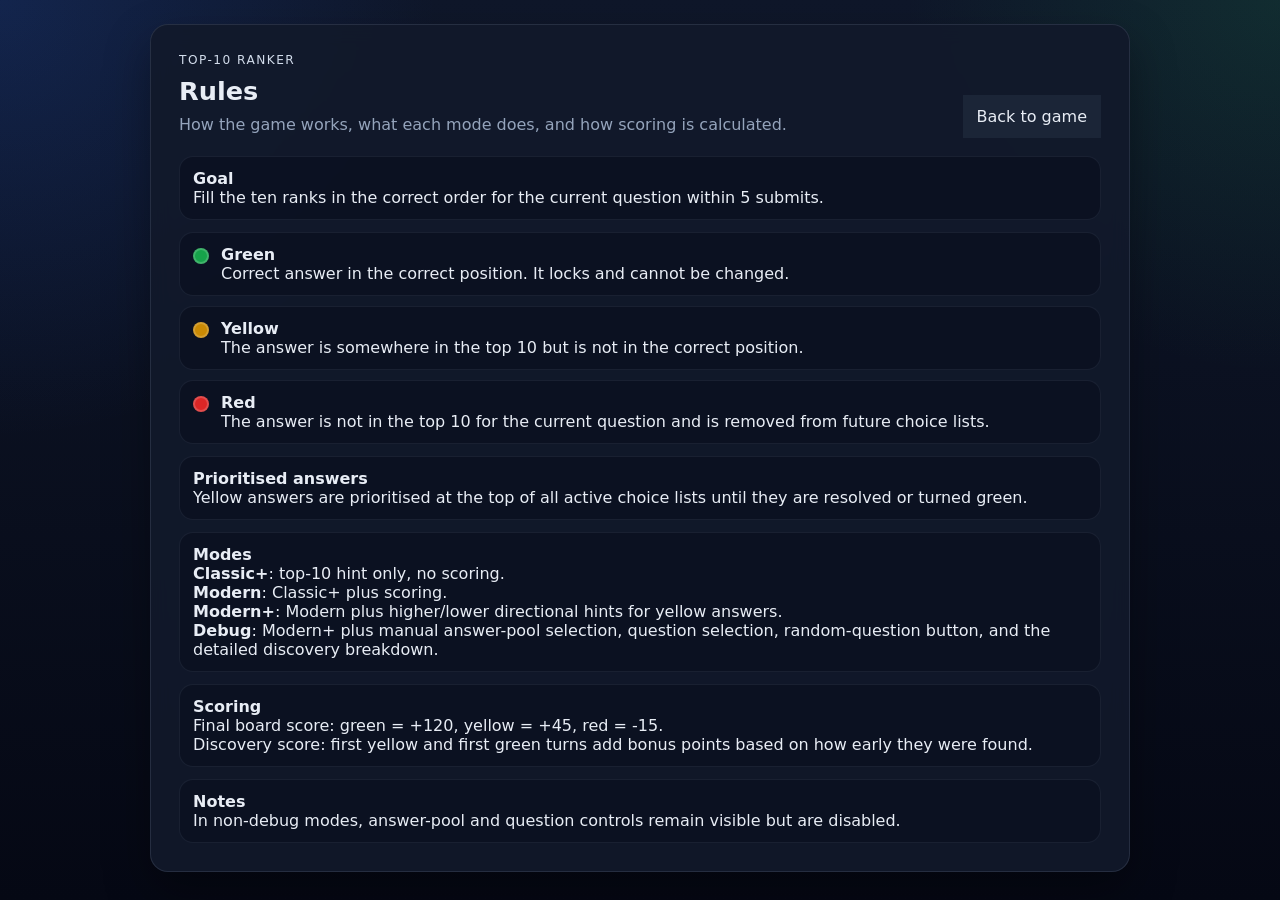
==== rules.html @ 077905cb "y" ====
<!DOCTYPE html>
<html lang="en">
<head>
    <meta charset="UTF-8" />
    <meta name="viewport" content="width=device-width, initial-scale=1.0" />
    <title>Top 10 Ranker Rules</title>
    <link rel="stylesheet" href="./styles/main.css" />
</head>
<body>
    <div class="rules-page">
        <section class="panel main">
            <p class="eyebrow">Top-10 ranker</p>
            <div class="topbar" style="grid-template-columns: 1fr auto;">
                <div>
                    <h1>Rules</h1>
                    <p class="subtitle">How the game works, what each mode does, and how scoring is calculated.</p>
                </div>
                <a href="./index.html" class="button-ghost button-link">Back to game</a>
            </div>

            <div class="rules-stack">
                <div class="meta-item">
                    <div>
                        <strong>Goal</strong><br />
                        Fill the ten ranks in the correct order for the current question within 5 submits.
                    </div>
                </div>

                <div class="legend">
                    <div class="legend-item">
                        <span class="swatch green"></span>
                        <div><strong>Green</strong><br />Correct answer in the correct position. It locks and cannot be changed.</div>
                    </div>
                    <div class="legend-item">
                        <span class="swatch yellow"></span>
                        <div><strong>Yellow</strong><br />The answer is somewhere in the top 10 but is not in the correct position.</div>
                    </div>
                    <div class="legend-item">
                        <span class="swatch red"></span>
                        <div><strong>Red</strong><br />The answer is not in the top 10 for the current question and is removed from future choice lists.</div>
                    </div>
                </div>

                <div class="meta-item">
                    <div>
                        <strong>Prioritised answers</strong><br />
                        Yellow answers are prioritised at the top of all active choice lists until they are resolved or turned green.
                    </div>
                </div>

                <div class="meta-item">
                    <div>
                        <strong>Modes</strong><br />
                        <strong>Classic+</strong>: top-10 hint only, no scoring.<br />
                        <strong>Modern</strong>: Classic+ plus scoring.<br />
                        <strong>Modern+</strong>: Modern plus higher/lower directional hints for yellow answers.<br />
                        <strong>Debug</strong>: Modern+ plus manual answer-pool selection, question selection, random-question button, and the detailed discovery breakdown.
                    </div>
                </div>

                <div class="meta-item">
                    <div>
                        <strong>Scoring</strong><br />
                        Final board score: green = +120, yellow = +45, red = -15.<br />
                        Discovery score: first yellow and first green turns add bonus points based on how early they were found.
                    </div>
                </div>

                <div class="meta-item">
                    <div>
                        <strong>Notes</strong><br />
                        In non-debug modes, answer-pool and question controls remain visible but are disabled.
                    </div>
                </div>
            </div>
        </section>
    </div>
</body>
</html>
---- styles/main.css ----
:root {
    --bg: #0b1020;
    --panel: #121a2b;
    --panel-2: #192235;
    --text: #e8edf5;
    --muted: #95a4bc;
    --line: #334155;
    --green: #16a34a;
    --yellow: #ca8a04;
    --grey: #64748b;
    --wrong-red: #dc2626;
    --red: #dc2626;
    --blue: #2563eb;
    --radius: 18px;
    --shadow: 0 20px 45px rgba(0, 0, 0, 0.35);
}

* {
    box-sizing: border-box;
}

body {
    margin: 0;
    min-height: 100vh;
    font-family: Inter, system-ui, -apple-system, BlinkMacSystemFont, "Segoe UI", sans-serif;
    background: radial-gradient(circle at top left, rgba(37, 99, 235, 0.18), transparent 28%), radial-gradient(circle at top right, rgba(34, 197, 94, 0.12), transparent 24%), linear-gradient(180deg, #0f172a 0%, #050814 100%);
    color: var(--text);
    padding: 24px;
}

.app {
    width: min(980px, 100%);
    margin: 0 auto;
    display: grid;
    grid-template-columns: 1fr;
    gap: 24px;
    align-items: start;
}

.panel {
    background: rgba(18, 26, 43, 0.92);
    border: 1px solid rgba(148, 163, 184, 0.16);
    border-radius: var(--radius);
    box-shadow: var(--shadow);
    overflow: hidden;
    backdrop-filter: blur(10px);
}

.main {
    padding: 28px;
}

.eyebrow {
    color: #d2dceb;
    text-transform: uppercase;
    letter-spacing: 0.12em;
    font-size: 0.76rem;
    margin: 0 0 10px 0;
}

.topbar {
    display: grid;
    grid-template-columns: 1fr 1fr 1fr auto auto;
    gap: 12px;
    margin-bottom: 18px;
    align-items: end;
}

.control-group {
    display: grid;
    gap: 8px;
}

label {
    color: var(--muted);
    font-size: 0.82rem;
    font-weight: 600;
}

select, button, input {
    font: inherit;
}

select, input {
    width: 100%;
    background: rgba(11, 16, 32, 0.92);
    color: var(--text);
    border: 1px solid rgba(148, 163, 184, 0.18);
    border-radius: 14px;
    padding: 12px 14px;
    outline: none;
}

    select:disabled,
    input:disabled {
        opacity: 0.58;
        cursor: not-allowed;
    }

button {
    border: 0;
    border-radius: 14px;
    padding: 14px 18px;
    font-weight: 700;
    cursor: pointer;
    transition: transform 0.18s ease, opacity 0.18s ease, background 0.18s ease;
}

    button:hover:not(:disabled) {
        transform: translateY(-1px);
    }

    button:disabled {
        opacity: 0.58;
        cursor: default;
    }

.button-primary {
    background: linear-gradient(135deg, #2563eb, #1d4ed8);
    color: white;
}

.button-secondary {
    background: rgba(51, 65, 85, 0.9);
    color: var(--text);
}

.button-ghost {
    background: rgba(30, 41, 59, 0.8);
    color: var(--text);
    padding: 12px 14px;
    align-self: end;
}

.button-link {
    text-decoration: none;
    display: inline-flex;
    align-items: center;
    justify-content: center;
}

h1, h2, h3, p {
    margin: 0;
}

h1 {
    font-size: clamp(1.55rem, 2vw, 2.2rem);
    line-height: 1.1;
    margin-bottom: 8px;
}

.subtitle {
    color: var(--muted);
    line-height: 1.55;
    max-width: 70ch;
}

.microcopy {
    color: var(--muted);
    font-size: 0.88rem;
    margin-top: 6px;
}

.stats-grid {
    display: grid;
    grid-template-columns: repeat(3, minmax(0, 1fr));
    gap: 12px;
    margin: 22px 0 18px;
}

.stat {
    background: rgba(11, 16, 32, 0.88);
    border: 1px solid rgba(148, 163, 184, 0.12);
    border-radius: 16px;
    padding: 14px;
}

.stat-label {
    display: block;
    color: var(--muted);
    font-size: 0.8rem;
    margin-bottom: 6px;
}

.stat-value {
    font-size: 1.18rem;
    font-weight: 800;
}

.score-grid {
    display: grid;
    grid-template-columns: repeat(3, minmax(0, 1fr));
    gap: 12px;
    margin-bottom: 18px;
}

.score-card {
    background: rgba(11, 16, 32, 0.88);
    border: 1px solid rgba(148, 163, 184, 0.12);
    border-radius: 16px;
    padding: 14px;
}

    .score-card strong {
        display: block;
        color: var(--muted);
        font-size: 0.8rem;
        margin-bottom: 6px;
    }

    .score-card span {
        font-size: 1.25rem;
        font-weight: 800;
    }

.scoring-detail {
    color: var(--muted);
    line-height: 1.6;
    font-size: 0.92rem;
    background: rgba(11, 16, 32, 0.55);
    border: 1px solid rgba(148, 163, 184, 0.08);
    border-radius: 14px;
    padding: 12px 14px;
    margin-bottom: 18px;
}

.list {
    display: grid;
    gap: 12px;
}

.row {
    display: grid;
    grid-template-columns: 68px 1fr;
    gap: 14px;
}

.rank, .slot {
    border-radius: 16px;
    border: 2px solid var(--line);
    background: rgba(11, 16, 32, 0.78);
    min-height: 72px;
    transition: transform 0.18s ease, border-color 0.18s ease, background 0.18s ease;
}

.rank {
    display: flex;
    align-items: center;
    justify-content: center;
    font-size: 1.15rem;
    font-weight: 800;
}

.slot {
    padding: 16px 18px;
    display: flex;
    justify-content: space-between;
    align-items: center;
    gap: 16px;
    cursor: pointer;
}

    .slot:hover:not(.locked):not(.disabled) {
        transform: translateY(-1px);
        border-color: #64748b;
    }

    .slot.locked, .slot.disabled {
        cursor: default;
    }

.slot-text {
    font-size: 1.04rem;
    line-height: 1.3;
    font-weight: 600;
    color: #ffffff;
}

.placeholder {
    color: var(--muted);
    font-weight: 500;
}

.state-green .slot-text {
    font-weight: 800;
}

.state-yellow .slot-text,
.state-red .slot-text {
    color: #ffffff;
}

.status-tag {
    font-size: 0.75rem;
    text-transform: uppercase;
    letter-spacing: 0.08em;
    color: #f8fafc;
    opacity: 0;
    white-space: nowrap;
}

.has-status .status-tag {
    opacity: 1;
}

.state-empty .rank,
.state-empty .slot {
    border-color: var(--line);
}

.state-red .rank,
.state-red .slot {
    border-color: #ef4444;
    background: rgba(220, 38, 38, 0.22);
}

.state-yellow .rank,
.state-yellow .slot {
    border-color: #facc15;
    background: rgba(202, 138, 4, 0.18);
}

.state-green .rank,
.state-green .slot {
    border-color: #22c55e;
    background: rgba(22, 163, 74, 0.18);
}

.controls {
    display: flex;
    gap: 12px;
    margin-top: 22px;
}

    .controls .button-primary {
        flex: 1;
    }

.message {
    margin-top: 18px;
    min-height: 24px;
    font-weight: 600;
}

    .message.error {
        color: #fca5a5;
    }

    .message.success {
        color: #86efac;
    }

    .message.warn {
        color: #fde68a;
    }

.solution,
.meta-list,
.legend {
    display: grid;
    gap: 10px;
}

.solution-wrap {
    margin-top: 22px;
    display: none;
}

    .solution-wrap.show {
        display: block;
    }

.solution-item,
.legend-item,
.meta-item {
    display: flex;
    gap: 12px;
    align-items: start;
    padding: 12px 13px;
    background: rgba(11, 16, 32, 0.72);
    border: 1px solid rgba(148, 163, 184, 0.10);
    border-radius: 14px;
}

    .solution-item span:first-child {
        color: var(--muted);
        min-width: 26px;
        display: inline-block;
        font-weight: 700;
    }

.swatch {
    width: 16px;
    height: 16px;
    border-radius: 50%;
    flex: 0 0 16px;
    margin-top: 3px;
    border: 2px solid rgba(255,255,255,0.18);
}

    .swatch.green {
        background: #16a34a;
    }

    .swatch.yellow {
        background: #ca8a04;
    }

    .swatch.red {
        background: #dc2626;
    }

.picker-overlay {
    position: fixed;
    inset: 0;
    background: rgba(2, 6, 23, 0.72);
    display: none;
    align-items: center;
    justify-content: center;
    padding: 20px;
    z-index: 50;
}

    .picker-overlay.show {
        display: flex;
    }

.picker {
    width: min(720px, 100%);
    max-height: min(82vh, 900px);
    background: #0f172a;
    border: 1px solid rgba(148, 163, 184, 0.2);
    border-radius: 22px;
    box-shadow: var(--shadow);
    overflow: hidden;
    display: grid;
    grid-template-rows: auto auto 1fr auto;
}

.picker-header {
    padding: 18px 20px 10px;
    border-bottom: 1px solid rgba(148, 163, 184, 0.12);
}

.picker-title {
    font-size: 1.05rem;
    font-weight: 700;
}

.picker-subtitle {
    color: var(--muted);
    margin-top: 6px;
    font-size: 0.92rem;
}

.picker-search {
    padding: 14px 20px;
    border-bottom: 1px solid rgba(148, 163, 184, 0.12);
}

.picker-options {
    overflow: auto;
    padding: 8px;
    display: grid;
    gap: 6px;
}

.option {
    width: 100%;
    background: transparent;
    color: var(--text);
    border: 1px solid transparent;
    border-radius: 12px;
    padding: 12px 14px;
    display: flex;
    justify-content: space-between;
    gap: 16px;
    align-items: center;
    text-align: left;
}

    .option:hover {
        background: rgba(30, 41, 59, 0.9);
        border-color: rgba(148, 163, 184, 0.16);
    }

.option-badge {
    font-size: 0.73rem;
    color: #fef08a;
    text-transform: uppercase;
    letter-spacing: 0.08em;
}

.picker-footer {
    padding: 14px 20px 18px;
    border-top: 1px solid rgba(148, 163, 184, 0.12);
    display: flex;
    justify-content: space-between;
    gap: 12px;
    align-items: center;
    color: var(--muted);
    font-size: 0.92rem;
}

.empty-search {
    padding: 18px 14px;
    color: var(--muted);
}

.rules-page {
    width: min(980px, 100%);
    margin: 0 auto;
    display: grid;
    gap: 24px;
}

.rules-stack {
    display: grid;
    gap: 12px;
}

@media (max-width: 900px) {
    .topbar {
        grid-template-columns: 1fr 1fr;
    }
}

@media (max-width: 720px) {
    body {
        padding: 14px;
    }

    .main {
        padding: 18px;
    }

    .topbar,
    .stats-grid,
    .score-grid {
        grid-template-columns: 1fr;
    }

    .row {
        grid-template-columns: 58px 1fr;
        gap: 10px;
    }

    .rank, .slot {
        min-height: 64px;
    }

    .slot {
        padding: 14px;
    }

    .controls {
        flex-direction: column;
    }
}
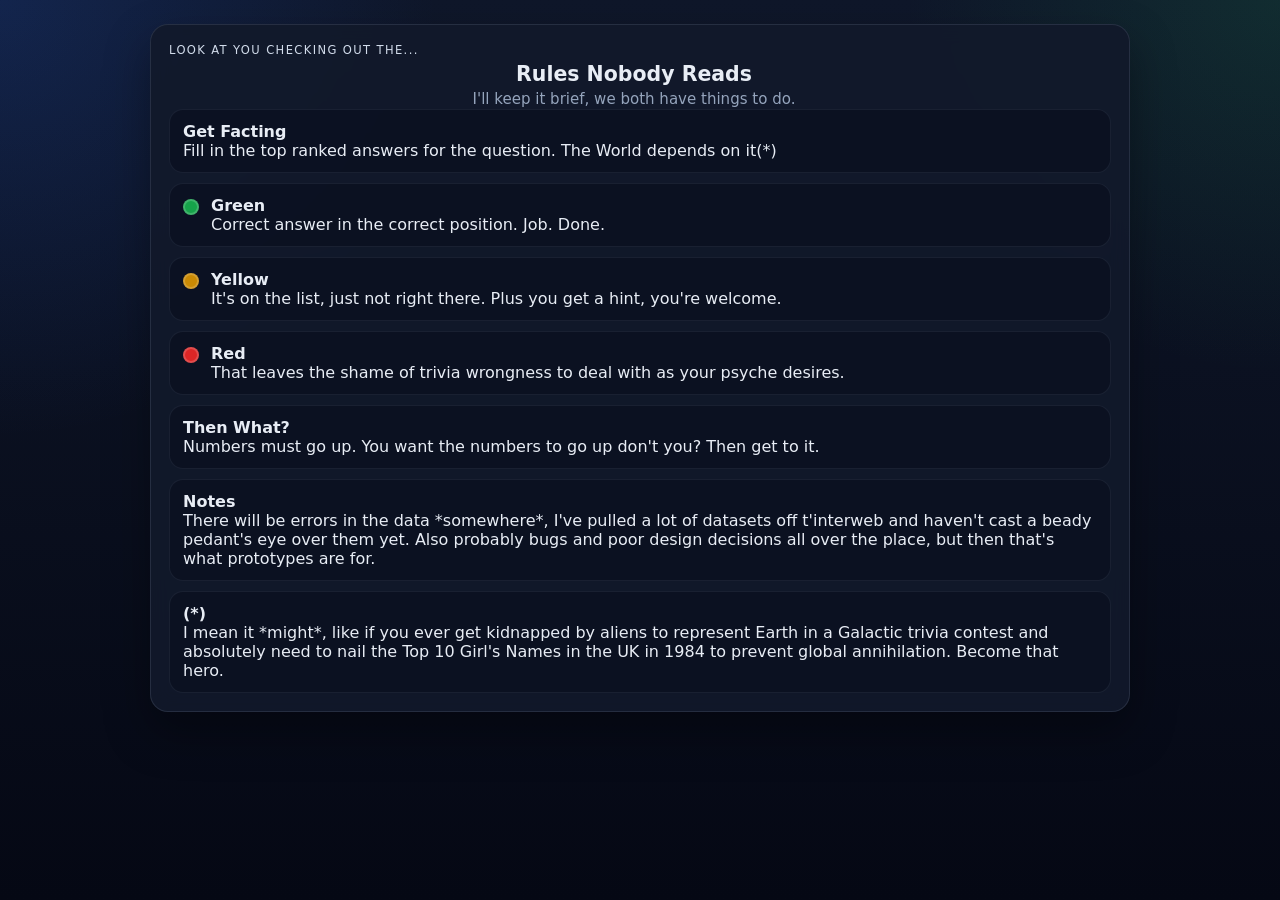
==== commit 9fc017d9: "added score and scoreword to next button" ====
--- a/rules.html
+++ b/rules.html
@@ -3,73 +3,60 @@
 <head>
     <meta charset="UTF-8" />
     <meta name="viewport" content="width=device-width, initial-scale=1.0" />
-    <title>Top 10 Ranker Rules</title>
+    <title>Game Rules</title>
     <link rel="stylesheet" href="./styles/main.css" />
 </head>
 <body>
     <div class="rules-page">
         <section class="panel main">
-            <p class="eyebrow">Top-10 ranker</p>
+            <p class="eyebrow">Look at you checking out the...</p>
             <div class="topbar" style="grid-template-columns: 1fr auto;">
                 <div>
-                    <h1>Rules</h1>
-                    <p class="subtitle">How the game works, what each mode does, and how scoring is calculated.</p>
+                    <h1>Rules Nobody Reads</h1>
+                    <p class="subtitle">I'll keep it brief, we both have things to do.</p>
                 </div>
-                <a href="./index.html" class="button-ghost button-link">Back to game</a>
             </div>
 
             <div class="rules-stack">
                 <div class="meta-item">
                     <div>
-                        <strong>Goal</strong><br />
-                        Fill the ten ranks in the correct order for the current question within 5 submits.
+                        <strong>Get Facting</strong><br />
+                        Fill in the top ranked answers for the question. The World depends on it(*)
                     </div>
                 </div>
 
                 <div class="legend">
                     <div class="legend-item">
                         <span class="swatch green"></span>
-                        <div><strong>Green</strong><br />Correct answer in the correct position. It locks and cannot be changed.</div>
+                        <div><strong>Green</strong><br />Correct answer in the correct position. Job. Done.</div>
                     </div>
                     <div class="legend-item">
                         <span class="swatch yellow"></span>
-                        <div><strong>Yellow</strong><br />The answer is somewhere in the top 10 but is not in the correct position.</div>
+                        <div><strong>Yellow</strong><br />It's on the list, just not right there. Plus you get a hint, you're welcome.</div>
                     </div>
                     <div class="legend-item">
                         <span class="swatch red"></span>
-                        <div><strong>Red</strong><br />The answer is not in the top 10 for the current question and is removed from future choice lists.</div>
+                        <div><strong>Red</strong><br />That leaves the shame of trivia wrongness to deal with as your psyche desires.</div>
                     </div>
                 </div>
 
                 <div class="meta-item">
                     <div>
-                        <strong>Prioritised answers</strong><br />
-                        Yellow answers are prioritised at the top of all active choice lists until they are resolved or turned green.
-                    </div>
-                </div>
-
-                <div class="meta-item">
-                    <div>
-                        <strong>Modes</strong><br />
-                        <strong>Classic+</strong>: top-10 hint only, no scoring.<br />
-                        <strong>Modern</strong>: Classic+ plus scoring.<br />
-                        <strong>Modern+</strong>: Modern plus higher/lower directional hints for yellow answers.<br />
-                        <strong>Debug</strong>: Modern+ plus manual answer-pool selection, question selection, random-question button, and the detailed discovery breakdown.
-                    </div>
-                </div>
-
-                <div class="meta-item">
-                    <div>
-                        <strong>Scoring</strong><br />
-                        Final board score: green = +120, yellow = +45, red = -15.<br />
-                        Discovery score: first yellow and first green turns add bonus points based on how early they were found.
+                        <strong>Then What?</strong><br />
+                        Numbers must go up. You want the numbers to go up don't you? Then get to it.
                     </div>
                 </div>
 
                 <div class="meta-item">
                     <div>
                         <strong>Notes</strong><br />
-                        In non-debug modes, answer-pool and question controls remain visible but are disabled.
+                        There will be errors in the data *somewhere*, I've pulled a lot of datasets off t'interweb and haven't cast a beady pedant's eye over them yet. Also probably bugs and poor design decisions all over the place, but then that's what prototypes are for.
+                    </div>
+                </div>
+                <div class="meta-item">
+                    <div>
+                        <strong>(*)</strong><br />
+                        I mean it *might*, like if you ever get kidnapped by aliens to represent Earth in a Galactic trivia contest and absolutely need to nail the Top 10 Girl's Names in the UK in 1984 to prevent global annihilation. Become that hero.
                     </div>
                 </div>
             </div>
--- a/styles/main.css
+++ b/styles/main.css
@@ -1,3 +1,10 @@
+/*@import url("./variables.css");
+@import url("./base.css");
+@import url("./layout.css");
+@import url("./game.css");
+@import url("./picker.css");*/
+
+
 :root {
     --bg: #0b1020;
     --panel: #121a2b;
@@ -7,9 +14,9 @@
     --line: #334155;
     --green: #16a34a;
     --yellow: #ca8a04;
-    --grey: #64748b;
     --wrong-red: #dc2626;
     --red: #dc2626;
+    --grey: #64748b;
     --blue: #2563eb;
     --radius: 18px;
     --shadow: 0 20px 45px rgba(0, 0, 0, 0.35);
@@ -22,73 +29,128 @@
 body {
     margin: 0;
     min-height: 100vh;
+    padding: 24px;
     font-family: Inter, system-ui, -apple-system, BlinkMacSystemFont, "Segoe UI", sans-serif;
+    color: var(--text);
     background: radial-gradient(circle at top left, rgba(37, 99, 235, 0.18), transparent 28%), radial-gradient(circle at top right, rgba(34, 197, 94, 0.12), transparent 24%), linear-gradient(180deg, #0f172a 0%, #050814 100%);
-    color: var(--text);
-    padding: 24px;
-}
-
-.app {
+}
+
+/* Layout */
+
+.app,
+.rules-page {
     width: min(980px, 100%);
     margin: 0 auto;
     display: grid;
+    gap: 24px;
+}
+
+.app {
     grid-template-columns: 1fr;
-    gap: 24px;
     align-items: start;
 }
 
+.topbar {
+    display: grid;
+    gap: 12px;
+    align-items: end;
+}
+
+/* Panels */
+
 .panel {
-    background: rgba(18, 26, 43, 0.92);
+    overflow: hidden;
     border: 1px solid rgba(148, 163, 184, 0.16);
     border-radius: var(--radius);
+    background: rgba(18, 26, 43, 0.92);
     box-shadow: var(--shadow);
-    overflow: hidden;
     backdrop-filter: blur(10px);
 }
 
 .main {
-    padding: 28px;
+    padding: 18px;
+}
+
+/* Typography */
+
+h1,
+h2,
+h3,
+p {
+    margin: 0;
+}
+
+h1 {
+    margin-bottom: 4px;
+    font-size: clamp(1.2rem, 1.6vw, 1.7rem);
+    line-height: 1.08;
+    text-align: center;
+}
+
+h2 {
+    font-size: 1.05rem;
+    line-height: 1.2;
+}
+
+.subtitle {
+    max-width: 70ch;
+    margin: 0 auto;
+    font-size: 0.94rem;
+    line-height: 1.35;
+    text-align: center;
+    color: var(--muted);
 }
 
 .eyebrow {
+    margin: 0 0 6px 0;
+    font-size: 0.72rem;
+    letter-spacing: 0.12em;
+    text-transform: uppercase;
     color: #d2dceb;
+}
+
+.header-block {
+    margin-bottom: 12px;
+}
+
+.section-label {
+    margin-bottom: 8px;
+    font-size: 0.7rem;
+    font-weight: 700;
+    letter-spacing: 0.1em;
     text-transform: uppercase;
-    letter-spacing: 0.12em;
-    font-size: 0.76rem;
-    margin: 0 0 10px 0;
-}
-
-.topbar {
-    display: grid;
-    grid-template-columns: 1fr 1fr 1fr auto auto;
-    gap: 12px;
-    margin-bottom: 18px;
-    align-items: end;
-}
-
-.control-group {
-    display: grid;
-    gap: 8px;
+    color: var(--muted);
 }
 
 label {
-    color: var(--muted);
     font-size: 0.82rem;
     font-weight: 600;
-}
-
-select, button, input {
+    color: var(--muted);
+}
+
+.microcopy {
+    margin-top: 6px;
+    font-size: 0.88rem;
+    color: var(--muted);
+}
+
+/* Form controls */
+
+select,
+button,
+input {
     font: inherit;
 }
 
-select, input {
+select,
+input {
     width: 100%;
+    padding: 12px 14px;
+    border: 1px solid rgba(148, 163, 184, 0.18);
+    border-radius: 14px;
+    outline: none;
     background: rgba(11, 16, 32, 0.92);
     color: var(--text);
-    border: 1px solid rgba(148, 163, 184, 0.18);
-    border-radius: 14px;
-    padding: 12px 14px;
-    outline: none;
 }
 
     select:disabled,
@@ -98,9 +160,9 @@
     }
 
 button {
+    padding: 14px 18px;
     border: 0;
     border-radius: 14px;
-    padding: 14px 18px;
     font-weight: 700;
     cursor: pointer;
     transition: transform 0.18s ease, opacity 0.18s ease, background 0.18s ease;
@@ -126,137 +188,156 @@
 }
 
 .button-ghost {
+    display: inline-flex;
+    align-items: center;
+    justify-content: center;
+    padding: 12px 14px;
     background: rgba(30, 41, 59, 0.8);
     color: var(--text);
-    padding: 12px 14px;
-    align-self: end;
+    text-decoration: none;
 }
 
 .button-link {
     text-decoration: none;
-    display: inline-flex;
+}
+#submitBtn {
+    display: flex;
+    flex-direction: column;
     align-items: center;
     justify-content: center;
-}
-
-h1, h2, h3, p {
+    gap: 4px;
+    line-height: 1;
+}
+
+.submit-label {
+    display: block;
+    font-size: 0.95rem;
+    font-weight: 700;
+}
+.submit-hearts {
+    gap: 3px;
+    font-size: 0.82rem;
+}
+.submit-hearts {
+    display: flex;
+    align-items: center;
+    justify-content: center;
+    gap: 4px;
+    font-size: 0.9rem;
+    line-height: 1;
+}
+
+.submit-heart {
+    display: inline-block;
+}
+
+    .submit-heart.full {
+        opacity: 1;
+    }
+
+    .submit-heart.empty {
+        opacity: 0.7;
+    }
+/* Game title / level bar */
+
+.game-title-wrap {
+    position: relative;
+    display: flex;
+    align-items: center;
+    justify-content: flex-start;
+    min-height: 28px;
+    margin-bottom: 6px;
+    padding: 3px;
+    overflow: hidden;
+    border: 1px solid rgba(255, 255, 255, 0.12);
+    border-radius: 8px;
+    background: rgba(20, 24, 31, 0.95);
+}
+
+.game-title-fill {
+    position: absolute;
+    inset: 0 auto 0 0;
+    width: 0%;
+    background: rgba(255, 0, 0, 0.95);
+    pointer-events: none;
+    transition: width 0.25s ease, background-color 0.25s ease;
+}
+
+.game-title-button {
+    position: relative;
+    z-index: 1;
+    display: flex;
+    align-items: center;
+    justify-content: flex-start;
+    width: 100%;
+    min-height: 22px;
     margin: 0;
-}
-
-h1 {
-    font-size: clamp(1.55rem, 2vw, 2.2rem);
-    line-height: 1.1;
-    margin-bottom: 8px;
-}
-
-.subtitle {
-    color: var(--muted);
-    line-height: 1.55;
-    max-width: 70ch;
-}
-
-.microcopy {
-    color: var(--muted);
-    font-size: 0.88rem;
-    margin-top: 6px;
-}
-
-.stats-grid {
-    display: grid;
-    grid-template-columns: repeat(3, minmax(0, 1fr));
+    padding: 0;
+    border: 0;
+    border-radius: 6px;
+    appearance: none;
+    background: rgba(20, 24, 31, 0.75);
+    color: inherit;
+    cursor: default;
+}
+
+    .game-title-button:focus {
+        outline: none;
+    }
+
+    .game-title-button:hover,
+    .game-title-button:active {
+        background: rgba(20, 24, 31, 0.95);
+    }
+
+.game-title {
+    display: block;
+    width: 100%;
+    padding: 6px 12px;
+    font-size: 0.78rem;
+    line-height: 1;
+    letter-spacing: 0.04em;
+    text-align: left;
+    text-transform: uppercase;
+    opacity: 0.9;
+}
+
+/* Question list */
+
+.list {
+    display: grid;
+    gap: 8px;
+}
+
+.row {
+    display: grid;
+    grid-template-columns: 52px 1fr;
+    gap: 10px;
+}
+
+.rank,
+.slot {
+    min-height: 48px;
+    border: 2px solid var(--line);
+    border-radius: 12px;
+    background: rgba(11, 16, 32, 0.78);
+    transition: transform 0.18s ease, border-color 0.18s ease, background 0.18s ease;
+}
+
+.rank {
+    display: flex;
+    align-items: center;
+    justify-content: center;
+    font-size: 0.98rem;
+    font-weight: 800;
+}
+
+.slot {
+    display: flex;
+    align-items: center;
+    justify-content: space-between;
     gap: 12px;
-    margin: 22px 0 18px;
-}
-
-.stat {
-    background: rgba(11, 16, 32, 0.88);
-    border: 1px solid rgba(148, 163, 184, 0.12);
-    border-radius: 16px;
-    padding: 14px;
-}
-
-.stat-label {
-    display: block;
-    color: var(--muted);
-    font-size: 0.8rem;
-    margin-bottom: 6px;
-}
-
-.stat-value {
-    font-size: 1.18rem;
-    font-weight: 800;
-}
-
-.score-grid {
-    display: grid;
-    grid-template-columns: repeat(3, minmax(0, 1fr));
-    gap: 12px;
-    margin-bottom: 18px;
-}
-
-.score-card {
-    background: rgba(11, 16, 32, 0.88);
-    border: 1px solid rgba(148, 163, 184, 0.12);
-    border-radius: 16px;
-    padding: 14px;
-}
-
-    .score-card strong {
-        display: block;
-        color: var(--muted);
-        font-size: 0.8rem;
-        margin-bottom: 6px;
-    }
-
-    .score-card span {
-        font-size: 1.25rem;
-        font-weight: 800;
-    }
-
-.scoring-detail {
-    color: var(--muted);
-    line-height: 1.6;
-    font-size: 0.92rem;
-    background: rgba(11, 16, 32, 0.55);
-    border: 1px solid rgba(148, 163, 184, 0.08);
-    border-radius: 14px;
-    padding: 12px 14px;
-    margin-bottom: 18px;
-}
-
-.list {
-    display: grid;
-    gap: 12px;
-}
-
-.row {
-    display: grid;
-    grid-template-columns: 68px 1fr;
-    gap: 14px;
-}
-
-.rank, .slot {
-    border-radius: 16px;
-    border: 2px solid var(--line);
-    background: rgba(11, 16, 32, 0.78);
-    min-height: 72px;
-    transition: transform 0.18s ease, border-color 0.18s ease, background 0.18s ease;
-}
-
-.rank {
-    display: flex;
-    align-items: center;
-    justify-content: center;
-    font-size: 1.15rem;
-    font-weight: 800;
-}
-
-.slot {
-    padding: 16px 18px;
-    display: flex;
-    justify-content: space-between;
-    align-items: center;
-    gap: 16px;
+    padding: 8px 12px;
     cursor: pointer;
 }
 
@@ -265,20 +346,21 @@
         border-color: #64748b;
     }
 
-    .slot.locked, .slot.disabled {
+    .slot.locked,
+    .slot.disabled {
         cursor: default;
     }
 
 .slot-text {
-    font-size: 1.04rem;
-    line-height: 1.3;
+    font-size: 0.96rem;
     font-weight: 600;
+    line-height: 1.2;
     color: #ffffff;
 }
 
 .placeholder {
+    font-weight: 500;
     color: var(--muted);
-    font-weight: 500;
 }
 
 .state-green .slot-text {
@@ -291,12 +373,13 @@
 }
 
 .status-tag {
-    font-size: 0.75rem;
+    font-size: 0.66rem;
+    letter-spacing: 0.06em;
+    text-align: right;
     text-transform: uppercase;
-    letter-spacing: 0.08em;
+    white-space: nowrap;
     color: #f8fafc;
     opacity: 0;
-    white-space: nowrap;
 }
 
 .has-status .status-tag {
@@ -326,19 +409,303 @@
     background: rgba(22, 163, 74, 0.18);
 }
 
+/* Health / controls bar */
+.health-track {
+    z-index: 0;
+}
+
+.health-bar {
+    z-index: 1;
+}
+
+.health-preview-bar {
+    z-index: 2;
+}
+
 .controls {
-    display: flex;
+    z-index: 3;
+}
+.controls-shell {
+    position: relative;
+    margin-top: 8px;
+    margin-bottom: 6px;
+    padding: 3px;
+    border: 1px solid rgba(148, 163, 184, 0.10);
+    border-radius: 16px;
+    overflow: hidden;
+    background: linear-gradient( 180deg, rgba(13, 19, 34, 0.86) 0%, rgba(8, 13, 25, 0.86) 100% );
+}
+
+.health-track {
+    position: absolute;
+    inset: 0;
+    background: rgba(11, 16, 32, 0.72);
+}
+
+.health-bar {
+    position: absolute;
+    inset: 0 auto 0 0;
+    width: 100%;
+    opacity: 0.88;
+    background-color: rgb(76, 175, 80);
+    transition: width 0.35s ease, background-color 0.25s ease;
+    pointer-events: none;
+}
+
+    .health-bar::after {
+        content: "";
+        position: absolute;
+        inset: 0;
+        background: linear-gradient( 180deg, rgba(255, 255, 255, 0.10) 0%, rgba(255, 255, 255, 0.03) 22%, rgba(0, 0, 0, 0.00) 100% );
+        pointer-events: none;
+    }
+
+.health-preview-bar {
+    position: absolute;
+    inset: 0 auto 0 0;
+    width: 100%;
+    opacity: 0.88;
+    background-color: rgb(76, 175, 80);
+    transition: width 0.35s ease, background-color 0.25s ease;
+    pointer-events: none;
+    z-index: 1;
+}
+
+    .health-preview-bar::after {
+        content: "";
+        position: absolute;
+        inset: 0;
+        background: linear-gradient( 180deg, rgba(255, 255, 255, 0.10) 0%, rgba(255, 255, 255, 0.03) 22%, rgba(0, 0, 0, 0.00) 100% );
+        pointer-events: none;
+    }
+.controls button:disabled,
+.controls .button-ghost:disabled {
+    opacity: 0.58;
+    cursor: default;
+}
+.controls {
+    position: relative;
+    z-index: 1;
+    display: grid;
+    grid-template-columns: 1fr 1.61fr 1fr;
+    gap: 10px;
+    margin: 0;
+    padding: 0;
+}
+
+    .controls button,
+    .controls .button-ghost {
+        background: linear-gradient( 180deg, rgba(37, 48, 66, 0.98) 0%, rgba(26, 35, 50, 0.98) 100% );
+        width: 100%;
+        min-width: 0;
+        min-height: 48px;
+        border-radius: 12px;
+        border: 1px solid rgba(255, 255, 255, 0.08);
+        box-shadow: inset 0 1px 0 rgba(255, 255, 255, 0.05), 0 2px 8px rgba(0, 0, 0, 0.18);
+        transition: transform 0.16s ease, background 0.16s ease, border-color 0.16s ease, box-shadow 0.16s ease;
+    }
+
+    .controls .button-primary {
+        background: linear-gradient( 180deg, #2f6df6 0%, #2563eb 55%, #1d4ed8 100% );
+        color: white;
+        border-color: rgba(255, 255, 255, 0.10);
+        box-shadow: inset 0 1px 0 rgba(255, 255, 255, 0.10), 0 4px 14px rgba(37, 99, 235, 0.28);
+    }
+
+    .controls .button-secondary,
+    .controls .button-ghost {
+        background: linear-gradient( 180deg, rgba(51, 65, 85, 0.98) 0%, rgba(30, 41, 59, 0.98) 100% );
+        color: var(--text);
+    }
+
+    .controls .button-ghost {
+        background: rgba(30, 41, 59, 0.98);
+        color: var(--text);
+    }
+    .controls button:active:not(:disabled),
+    .controls .button-ghost:active:not(:disabled) {
+        transform: translateY(0);
+        box-shadow: inset 0 1px 0 rgba(255, 255, 255, 0.04), 0 2px 8px rgba(0, 0, 0, 0.16);
+    }
+    .controls button:hover:not(:disabled),
+    .controls .button-ghost:hover:not(:disabled) {
+        transform: translateY(-1px);
+        border-color: rgba(255, 255, 255, 0.14);
+        box-shadow: inset 0 1px 0 rgba(255, 255, 255, 0.07), 0 6px 16px rgba(0, 0, 0, 0.22);
+    }
+
+/* Next Round Button*/
+#randomQuestionBtn {
+    display: flex;
+    flex-direction: column;
+    align-items: center;
+    justify-content: center;
+    gap: 2px;
+    line-height: 1;
+    text-align: center;
+}
+
+.next-label {
+    display: block;
+    font-size: 0.95rem;
+    font-weight: 700;
+    line-height: 1;
+}
+
+.next-progress {
+    display: block;
+    font-size: 0.8rem;
+    line-height: 1;
+    opacity: 0.8;
+}
+
+/* Meta bar */
+
+.meta-bar-wrap {
+    position: relative;
+    overflow: hidden;
+    border: 1px solid rgba(255, 255, 255, 0.12);
+    border-radius: 14px;
+    background: rgba(20, 24, 31, 0.95);
+}
+
+.meta-bar {
+    display: flex;
+    width: 100%;
+}
+
+    .meta-bar.two-up .meta-stat {
+        width: 50%;
+        flex: 0 0 50%;
+    }
+
+.meta-stat {
+    display: flex;
+    align-items: center;
+    justify-content: center;
+    min-height: 34px;
+    padding: 6px 12px;
+    background: transparent;
+}
+
+    .meta-stat + .meta-stat {
+        border-left: 1px solid rgba(255, 255, 255, 0.14);
+    }
+
+.meta-readout {
+    display: flex;
+    align-items: baseline;
+    justify-content: center;
+    gap: 6px;
+    white-space: nowrap;
+    text-align: center;
+}
+
+.meta-readout-label {
+    font-size: 0.8rem;
+    font-weight: 600;
+    line-height: 1;
+    letter-spacing: 0;
+    text-transform: uppercase;
+    opacity: 0.9;
+}
+
+.meta-readout-value {
+    font-size: 1rem;
+    font-weight: 700;
+    line-height: 1;
+}
+
+/* Metrics / scoring */
+
+.metrics-block {
+    display: grid;
+    gap: 10px;
+    margin-bottom: 12px;
+}
+
+.stats-grid,
+.score-grid {
+    display: grid;
+    grid-template-columns: repeat(3, minmax(0, 1fr));
+    gap: 8px;
+}
+
+.stat,
+.score-card {
+    padding: 10px 12px;
+    border: 1px solid rgba(148, 163, 184, 0.12);
+    border-radius: 12px;
+    background: rgba(11, 16, 32, 0.88);
+}
+
+    .stat-label,
+    .score-card strong {
+        display: block;
+        margin-bottom: 4px;
+        font-size: 0.74rem;
+        color: var(--muted);
+    }
+
+    .stat-value,
+    .score-card span {
+        font-size: 1rem;
+        font-weight: 800;
+    }
+
+    .score-card span {
+        font-size: 1.05rem;
+    }
+
+/* Utility / options / debug */
+
+.utility-bar {
+    display: flex;
+    flex-wrap: wrap;
+    gap: 10px;
+    margin-top: 6px;
+    margin-bottom: 12px;
+    min-height: 34px;
+
+}
+
+.options-block,
+.debug-block {
+    margin-bottom: 12px;
+    padding: 12px;
+    border: 1px solid rgba(148, 163, 184, 0.08);
+    border-radius: 14px;
+    background: rgba(11, 16, 32, 0.42);
+}
+
+.options-grid,
+.debug-grid {
+    display: grid;
+    grid-template-columns: 1fr;
     gap: 12px;
-    margin-top: 22px;
-}
-
-    .controls .button-primary {
-        flex: 1;
-    }
+}
+
+.control-group {
+    display: grid;
+    gap: 8px;
+}
+
+.scoring-detail {
+    margin-top: 10px;
+    padding: 10px 12px;
+    border: 1px solid rgba(148, 163, 184, 0.08);
+    border-radius: 12px;
+    background: rgba(11, 16, 32, 0.55);
+    font-size: 0.84rem;
+    line-height: 1.45;
+    color: var(--muted);
+}
+
+/* Messages */
 
 .message {
+    min-height: 24px;
     margin-top: 18px;
-    min-height: 24px;
     font-weight: 600;
 }
 
@@ -354,16 +721,19 @@
         color: #fde68a;
     }
 
+/* Solution / legend / misc lists */
+
 .solution,
 .meta-list,
-.legend {
+.legend,
+.rules-stack {
     display: grid;
     gap: 10px;
 }
 
 .solution-wrap {
+    display: none;
     margin-top: 22px;
-    display: none;
 }
 
     .solution-wrap.show {
@@ -374,28 +744,28 @@
 .legend-item,
 .meta-item {
     display: flex;
+    align-items: start;
     gap: 12px;
-    align-items: start;
     padding: 12px 13px;
-    background: rgba(11, 16, 32, 0.72);
     border: 1px solid rgba(148, 163, 184, 0.10);
     border-radius: 14px;
+    background: rgba(11, 16, 32, 0.72);
 }
 
     .solution-item span:first-child {
+        display: inline-block;
+        min-width: 26px;
+        font-weight: 700;
         color: var(--muted);
-        min-width: 26px;
-        display: inline-block;
-        font-weight: 700;
     }
 
 .swatch {
     width: 16px;
     height: 16px;
-    border-radius: 50%;
     flex: 0 0 16px;
     margin-top: 3px;
-    border: 2px solid rgba(255,255,255,0.18);
+    border: 2px solid rgba(255, 255, 255, 0.18);
+    border-radius: 50%;
 }
 
     .swatch.green {
@@ -409,16 +779,18 @@
     .swatch.red {
         background: #dc2626;
     }
+
+/* Picker modal */
 
 .picker-overlay {
     position: fixed;
     inset: 0;
-    background: rgba(2, 6, 23, 0.72);
+    z-index: 50;
     display: none;
     align-items: center;
     justify-content: center;
     padding: 20px;
-    z-index: 50;
+    background: rgba(2, 6, 23, 0.72);
 }
 
     .picker-overlay.show {
@@ -426,15 +798,15 @@
     }
 
 .picker {
+    display: grid;
+    grid-template-rows: auto auto 1fr auto;
     width: min(720px, 100%);
     max-height: min(82vh, 900px);
-    background: #0f172a;
+    overflow: hidden;
     border: 1px solid rgba(148, 163, 184, 0.2);
     border-radius: 22px;
+    background: #0f172a;
     box-shadow: var(--shadow);
-    overflow: hidden;
-    display: grid;
-    grid-template-rows: auto auto 1fr auto;
 }
 
 .picker-header {
@@ -448,9 +820,9 @@
 }
 
 .picker-subtitle {
-    color: var(--muted);
     margin-top: 6px;
     font-size: 0.92rem;
+    color: var(--muted);
 }
 
 .picker-search {
@@ -459,47 +831,48 @@
 }
 
 .picker-options {
+    display: grid;
+    gap: 6px;
+    padding: 8px;
     overflow: auto;
-    padding: 8px;
-    display: grid;
-    gap: 6px;
 }
 
 .option {
+    display: flex;
+    align-items: center;
+    justify-content: space-between;
+    gap: 16px;
     width: 100%;
+    padding: 12px 14px;
+    border: 1px solid transparent;
+    border-radius: 12px;
     background: transparent;
     color: var(--text);
-    border: 1px solid transparent;
-    border-radius: 12px;
-    padding: 12px 14px;
-    display: flex;
-    justify-content: space-between;
-    gap: 16px;
-    align-items: center;
     text-align: left;
 }
 
     .option:hover {
+        border-color: rgba(148, 163, 184, 0.16);
         background: rgba(30, 41, 59, 0.9);
-        border-color: rgba(148, 163, 184, 0.16);
     }
 
 .option-badge {
     font-size: 0.73rem;
+    letter-spacing: 0.08em;
+    text-align: right;
+    text-transform: uppercase;
     color: #fef08a;
-    text-transform: uppercase;
-    letter-spacing: 0.08em;
 }
 
 .picker-footer {
+    display: flex;
+    align-items: center;
+    justify-content: space-between;
+    gap: 12px;
     padding: 14px 20px 18px;
     border-top: 1px solid rgba(148, 163, 184, 0.12);
-    display: flex;
-    justify-content: space-between;
-    gap: 12px;
-    align-items: center;
+    font-size: 0.92rem;
     color: var(--muted);
-    font-size: 0.92rem;
 }
 
 .empty-search {
@@ -507,53 +880,62 @@
     color: var(--muted);
 }
 
-.rules-page {
-    width: min(980px, 100%);
-    margin: 0 auto;
-    display: grid;
-    gap: 24px;
-}
-
-.rules-stack {
-    display: grid;
-    gap: 12px;
-}
-
-@media (max-width: 900px) {
-    .topbar {
-        grid-template-columns: 1fr 1fr;
-    }
-}
+/* Responsive */
 
 @media (max-width: 720px) {
     body {
+        padding: 10px;
+    }
+
+    .main {
         padding: 14px;
     }
 
-    .main {
-        padding: 18px;
-    }
-
-    .topbar,
     .stats-grid,
-    .score-grid {
+    .score-grid,
+    .debug-grid {
         grid-template-columns: 1fr;
     }
 
     .row {
-        grid-template-columns: 58px 1fr;
-        gap: 10px;
-    }
-
-    .rank, .slot {
-        min-height: 64px;
-    }
-
+        grid-template-columns: 44px 1fr;
+        gap: 8px;
+    }
+
+    .rank,
     .slot {
-        padding: 14px;
+        min-height: 42px;
+    }
+
+    .rank {
+        font-size: 0.9rem;
+    }
+
+    .slot {
+        padding: 7px 10px;
+    }
+
+    .slot-text {
+        font-size: 0.9rem;
+    }
+
+    .status-tag {
+        font-size: 0.62rem;
     }
 
     .controls {
+        grid-template-columns: 1fr 1.61fr 1fr;
+        gap: 8px;
+        padding: 8px;
+    }
+
+        .controls button,
+        .controls .button-ghost {
+            padding: 10px 8px;
+            font-size: 0.9rem;
+        }
+
+    .utility-bar {
         flex-direction: column;
     }
 }
